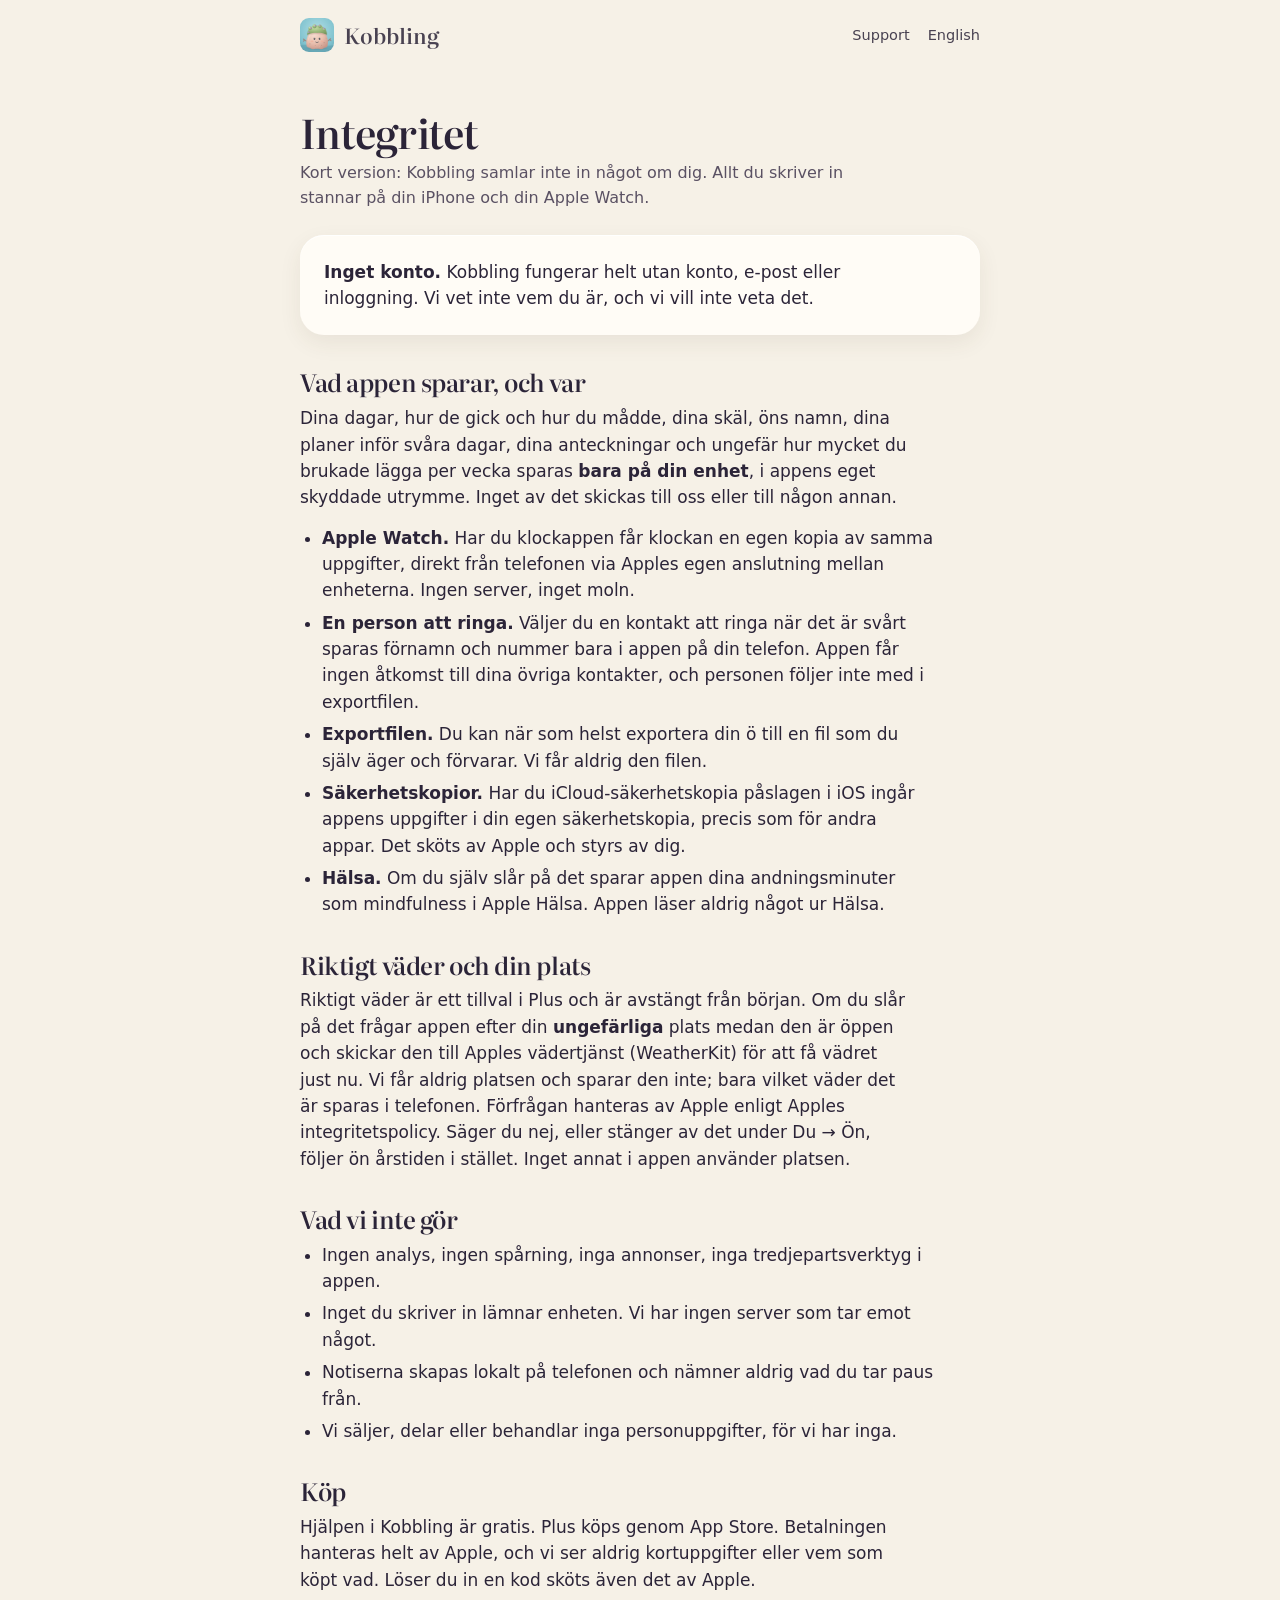
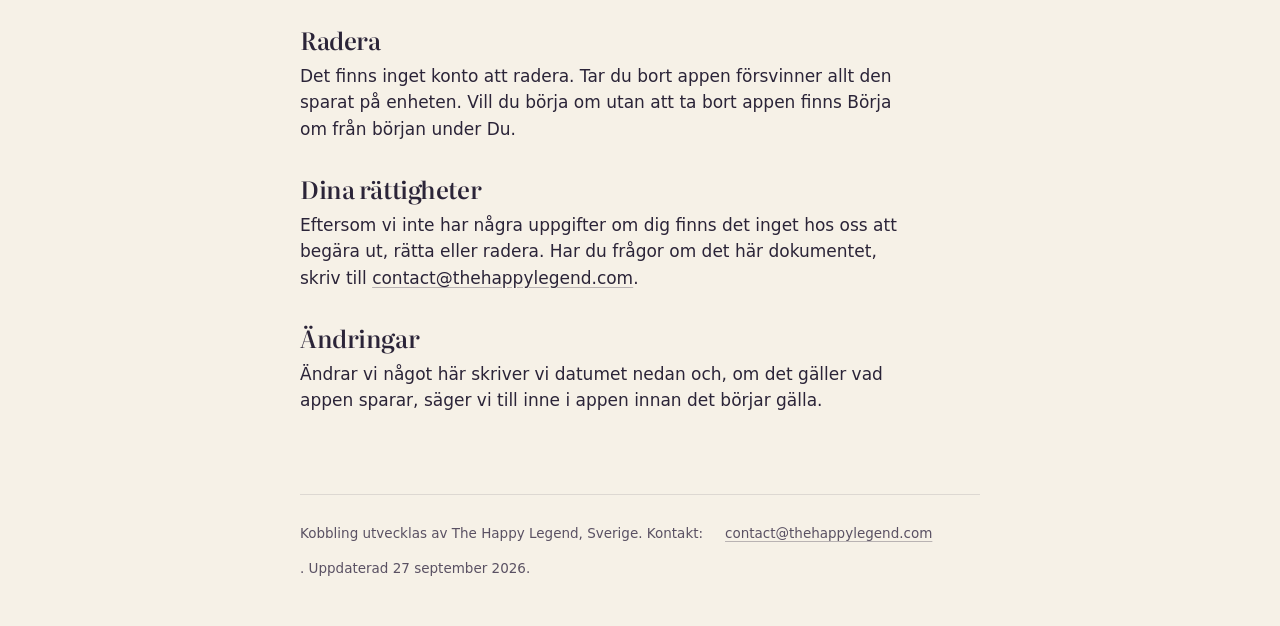
==== integritet/index.html @ 0c13a2e7 "Kobbling.com: integritet" ====
<!doctype html>
<html lang="sv">
<head>
<meta charset="utf-8">
<meta name="viewport" content="width=device-width,initial-scale=1">
<title>Kobbling – Integritet</title>
<meta name="description" content="Kobbling samlar inte in några uppgifter. Allt du skriver in stannar på din iPhone och din Apple Watch.">
<link rel="canonical" href="https://kobbling.com/integritet/">
<link rel="icon" type="image/png" href="/favicon.png">
<link rel="apple-touch-icon" href="/apple-touch-icon.png">
<link rel="stylesheet" href="/stil.css">
</head>
<body>
<div class="doc">
<nav class="nav"><a class="logo" href="/sv/"><img src="/bilder/ikon.webp" alt="" width="34" height="34">Kobbling</a><a href="/support/#sv">Support</a><a href="/privacy/">English</a></nav>
<h1>Integritet</h1>
<p class="sub">Kort version: Kobbling samlar inte in något om dig. Allt du skriver in stannar på din iPhone och din Apple Watch.</p>

<div class="card"><p><strong>Inget konto.</strong> Kobbling fungerar helt utan konto, e-post eller inloggning. Vi vet inte vem du är, och vi vill inte veta det.</p></div>

<h2>Vad appen sparar, och var</h2>
<p>Dina dagar, hur de gick och hur du mådde, dina skäl, öns namn, dina planer inför svåra dagar, dina anteckningar och ungefär hur mycket du brukade lägga per vecka sparas <strong>bara på din enhet</strong>, i appens eget skyddade utrymme. Inget av det skickas till oss eller till någon annan.</p>
<ul>
<li><strong>Apple Watch.</strong> Har du klockappen får klockan en egen kopia av samma uppgifter, direkt från telefonen via Apples egen anslutning mellan enheterna. Ingen server, inget moln.</li>
<li><strong>En person att ringa.</strong> Väljer du en kontakt att ringa när det är svårt sparas förnamn och nummer bara i appen på din telefon. Appen får ingen åtkomst till dina övriga kontakter, och personen följer inte med i exportfilen.</li>
<li><strong>Exportfilen.</strong> Du kan när som helst exportera din ö till en fil som du själv äger och förvarar. Vi får aldrig den filen.</li>
<li><strong>Säkerhetskopior.</strong> Har du iCloud-säkerhetskopia påslagen i iOS ingår appens uppgifter i din egen säkerhetskopia, precis som för andra appar. Det sköts av Apple och styrs av dig.</li>
<li><strong>Hälsa.</strong> Om du själv slår på det sparar appen dina andningsminuter som mindfulness i Apple Hälsa. Appen läser aldrig något ur Hälsa.</li>
</ul>

<h2>Riktigt väder och din plats</h2>
<p>Riktigt väder är ett tillval i Plus och är avstängt från början. Om du slår på det frågar appen efter din <strong>ungefärliga</strong> plats medan den är öppen och skickar den till Apples vädertjänst (WeatherKit) för att få vädret just nu. Vi får aldrig platsen och sparar den inte; bara vilket väder det är sparas i telefonen. Förfrågan hanteras av Apple enligt Apples integritetspolicy. Säger du nej, eller stänger av det under Du → Ön, följer ön årstiden i stället. Inget annat i appen använder platsen.</p>

<h2>Vad vi inte gör</h2>
<ul>
<li>Ingen analys, ingen spårning, inga annonser, inga tredjepartsverktyg i appen.</li>
<li>Inget du skriver in lämnar enheten. Vi har ingen server som tar emot något.</li>
<li>Notiserna skapas lokalt på telefonen och nämner aldrig vad du tar paus från.</li>
<li>Vi säljer, delar eller behandlar inga personuppgifter, för vi har inga.</li>
</ul>

<h2>Köp</h2>
<p>Hjälpen i Kobbling är gratis. Plus köps genom App Store. Betalningen hanteras helt av Apple, och vi ser aldrig kortuppgifter eller vem som köpt vad. Löser du in en kod sköts även det av Apple.</p>

<h2>Radera</h2>
<p>Det finns inget konto att radera. Tar du bort appen försvinner allt den sparat på enheten. Vill du börja om utan att ta bort appen finns Börja om från början under Du.</p>

<h2>Dina rättigheter</h2>
<p>Eftersom vi inte har några uppgifter om dig finns det inget hos oss att begära ut, rätta eller radera. Har du frågor om det här dokumentet, skriv till <a href="mailto:contact@thehappylegend.com">contact@thehappylegend.com</a>.</p>

<h2>Ändringar</h2>
<p>Ändrar vi något här skriver vi datumet nedan och, om det gäller vad appen sparar, säger vi till inne i appen innan det börjar gälla.</p>
<footer>Kobbling utvecklas av The Happy Legend, Sverige. Kontakt: <a href="mailto:contact@thehappylegend.com">contact@thehappylegend.com</a>. Uppdaterad 27 september 2026.</footer>
</div>
</body>
</html>
---- stil.css ----
/* Kobbling.com — egna typsnitt (OFL), inga externa anrop. */
@font-face{font-family:"Literata Display";src:url(/fonts/literata-display.woff2) format("woff2");font-weight:560;font-style:normal;font-display:swap}
@font-face{font-family:"Literata Display";src:url(/fonts/literata-display-italic.woff2) format("woff2");font-weight:560;font-style:italic;font-display:swap}
@font-face{font-family:"DM Serif Display";src:url(/fonts/dmserif.woff2) format("woff2");font-weight:400;font-style:normal;font-display:swap}
@font-face{font-family:"DM Serif Display";src:url(/fonts/dmserif-italic.woff2) format("woff2");font-weight:400;font-style:italic;font-display:swap}
:root{--paper:#F6F1E7;--card:#FFFCF6;--ink:#2B2438;--ink2:#5A5163;--amber:#F4B845;--amber2:#FFE3A6;--brass:#B08A3C;--sea:#2F6F86;--night:#1E2442;--cream:#FFF4E6;--line:rgba(43,36,56,.12)}
*{box-sizing:border-box;margin:0;padding:0}
html{background:var(--paper);-webkit-text-size-adjust:100%}
body{font-family:-apple-system,BlinkMacSystemFont,"SF Pro Text",system-ui,"Segoe UI",Roboto,sans-serif;color:var(--ink);line-height:1.55;font-size:17px}
img{max-width:100%;height:auto}
a{color:inherit;text-decoration:underline;text-decoration-color:rgba(43,36,56,.3);text-underline-offset:3px}
h1,h2,h3{font-family:"Literata Display",Georgia,serif;font-weight:560;letter-spacing:-.018em;line-height:1.08;text-wrap:balance}
.wrap{max-width:1040px;margin:0 auto;padding:0 20px}
.nav{display:flex;align-items:center;gap:18px;padding:18px 0;font-size:14.5px}
.nav .logo{display:flex;align-items:center;gap:10px;text-decoration:none;font-family:"Literata Display",Georgia,serif;font-size:21px;margin-right:auto}
.nav .logo img{width:34px;height:34px;border-radius:9px}
.nav a{text-decoration:none;opacity:.85}
/* Hjälten: skymning över havet */
.hero{background:linear-gradient(180deg,#2A3158 0%,#4B4677 38%,#A4718A 72%,#E9A77F 100%);color:var(--cream);border-radius:0 0 36px 36px;overflow:hidden}
.hero .nav a{color:var(--cream)}
.hero-grid{display:grid;grid-template-columns:1.1fr .9fr;gap:36px;align-items:center;padding:28px 0 0}
.eyebrow{font-size:13px;letter-spacing:.16em;text-transform:uppercase;opacity:.85;font-weight:600}
.hero h1{font-family:"DM Serif Display",Georgia,serif;font-weight:400;font-size:clamp(38px,6vw,64px);letter-spacing:-.02em;margin:14px 0 18px}
.hero .lead{font-size:clamp(17px,2.1vw,20px);line-height:1.5;opacity:.95;max-width:30em}
.cta{display:inline-flex;align-items:center;gap:10px;margin:26px 0 8px;height:54px;padding:0 24px;border-radius:27px;background:var(--cream);color:#2B2438;font-weight:650;text-decoration:none;font-size:16.5px}
.cta small{font-weight:500;opacity:.7}
.note{font-size:14px;opacity:.85}
.phone{width:100%;max-width:320px;border-radius:40px;box-shadow:0 30px 60px rgba(15,12,30,.35),0 0 0 8px #14121c;display:block;margin:0 auto}
.hero .phone{margin-bottom:-60px}
.kobben{position:relative}
.kobben img.fig{position:absolute;width:150px;left:-40px;bottom:30px;filter:drop-shadow(0 10px 18px rgba(0,0,0,.25))}
.bubble{position:absolute;left:84px;bottom:176px;background:var(--cream);color:#2B2438;font-family:"Literata Display",Georgia,serif;font-style:italic;font-size:16px;line-height:1.3;padding:10px 14px;border-radius:18px;max-width:210px;box-shadow:0 8px 20px rgba(0,0,0,.18)}
/* Avsnitt */
section{padding:84px 0 20px}
.feature{display:grid;grid-template-columns:1fr 1fr;gap:48px;align-items:center}
.feature.flip .text{order:2}
.feature h2{font-size:clamp(28px,3.6vw,40px);margin:8px 0 14px}
.feature p{font-size:17.5px;color:var(--ink2);max-width:30em;margin:0 0 12px}
.tag{display:inline-block;font-size:12.5px;letter-spacing:.14em;text-transform:uppercase;font-weight:650;color:var(--brass)}
.free{display:inline-block;margin-top:6px;font-size:14px;font-weight:600;color:var(--sea)}
.band{background:var(--night);color:var(--cream);border-radius:36px;padding:56px 40px;margin-top:84px}
.band h2{font-size:clamp(28px,3.6vw,40px);margin:0 0 22px}
.grid3{display:grid;grid-template-columns:repeat(3,1fr);gap:18px}
.grid3 div{background:rgba(255,255,255,.06);border:1px solid rgba(255,255,255,.12);border-radius:22px;padding:20px}
.grid3 h3{font-size:21px;margin:0 0 6px}
.grid3 p{font-size:15.5px;opacity:.85}
.price{display:grid;grid-template-columns:1fr 1fr;gap:18px;margin-top:8px}
.card{background:var(--card);border-radius:24px;padding:24px;box-shadow:0 1px 0 rgba(255,255,255,.9) inset,0 8px 22px rgba(80,60,40,.08)}
.card h3{font-size:24px;margin:0 0 10px}
.card ul{list-style:none}
.card li{padding:7px 0;border-top:1px solid var(--line);font-size:16px}
.card li:first-child{border-top:0}
.card .p{font-family:"DM Serif Display",Georgia,serif;font-size:30px}
.safe{margin-top:64px;border-left:4px solid var(--amber);padding:6px 0 6px 18px;color:var(--ink2);font-size:15.5px;max-width:44em}
.closing{text-align:center;padding:90px 0 20px}
.closing h2{font-family:"DM Serif Display",Georgia,serif;font-weight:400;font-size:clamp(32px,4.6vw,52px);max-width:16em;margin:0 auto 14px}
.closing p{color:var(--ink2);max-width:34em;margin:0 auto}
footer{border-top:1px solid var(--line);margin-top:80px;padding:28px 0 48px;font-size:13.5px;color:var(--ink2);display:flex;flex-wrap:wrap;gap:14px 22px}
/* Textsidor */
.doc{max-width:720px;margin:0 auto;padding:0 20px}
.doc h1{font-size:40px;margin:40px 0 8px}
.doc h2{font-size:24px;margin:34px 0 10px}
.doc p,.doc li{max-width:36em}
.doc p{margin:0 0 14px}
.doc ul{padding-left:22px;margin:0 0 14px}
.doc li{margin:0 0 6px}
.doc .sub{color:var(--ink2);font-size:16px;margin-bottom:24px}
.doc .card{margin:0 0 16px}
.doc .card p:last-child{margin:0}
@media (max-width:820px){
 .hero-grid,.feature,.price{grid-template-columns:1fr}
 .feature.flip .text{order:0}
 .grid3{grid-template-columns:1fr}
 .hero .phone{max-width:270px}
 .kobben img.fig{width:110px;left:-6px;bottom:10px}
 .bubble{left:60px;bottom:120px;font-size:14.5px;max-width:170px}
 section{padding:64px 0 10px}
 .band{padding:40px 22px;border-radius:28px}
}
@media (prefers-color-scheme:dark){
 :root{--paper:#16131E;--card:#221D2C;--ink:#F1ECE3;--ink2:#BDB5C8;--line:rgba(241,236,227,.12);--sea:#8CC7D8}
 a{text-decoration-color:rgba(241,236,227,.35)}
 .card{box-shadow:none}
}
/* Startsidan: steg, Kobbens repliker, etiketter och priskort */
.chips{display:flex;flex-wrap:wrap;gap:8px;margin-top:20px}
.chips span{font-size:13.5px;font-weight:600;padding:6px 12px;border-radius:14px;background:rgba(255,244,230,.14);border:1px solid rgba(255,244,230,.28)}
.hero .cta{cursor:default}
.center{text-align:center}
.center h2{font-size:clamp(28px,3.6vw,40px);margin:8px auto 10px;max-width:18em}
.center .lead2{color:var(--ink2);max-width:34em;margin:0 auto;font-size:17.5px}
.steps{display:grid;grid-template-columns:repeat(3,1fr);gap:18px;margin-top:30px;text-align:left}
.steps div{background:var(--card);border-radius:24px;padding:22px;box-shadow:0 8px 22px rgba(80,60,40,.06)}
.steps b{display:inline-grid;place-items:center;width:36px;height:36px;border-radius:50%;background:var(--amber);color:#2B2438;font-family:"DM Serif Display",Georgia,serif;font-size:20px;font-weight:400;margin-bottom:12px}
.steps h3{font-size:21px;margin:0 0 6px}
.steps p{font-size:15.5px;color:var(--ink2)}
.shot{width:100%;max-width:300px;border-radius:38px;box-shadow:0 24px 50px rgba(40,30,60,.22),0 0 0 7px #14121c;display:block;margin:0 auto}
.say{display:flex;align-items:flex-end;gap:10px;margin-top:22px}
.say img{width:58px;height:auto;flex:none}
.say q{font-family:"Literata Display",Georgia,serif;font-style:italic;font-size:17.5px;line-height:1.35;background:var(--card);padding:10px 15px;border-radius:18px 18px 18px 4px;box-shadow:0 6px 16px rgba(80,60,40,.10);quotes:none;max-width:22em}
.band .more{display:inline-block;margin-top:22px;color:var(--cream);font-size:15px}
.card.plus{background:linear-gradient(180deg,#2A3158 0%,#4B4677 100%);color:var(--cream)}
.card.plus li{border-color:rgba(255,244,230,.16)}
.card .sub2{font-size:15px;opacity:.85;margin:2px 0 12px}
.card .label{font-size:12.5px;letter-spacing:.14em;text-transform:uppercase;font-weight:650;color:var(--brass);margin-bottom:6px}
.card.plus .label{color:var(--amber2)}
.fine{font-size:14px;color:var(--ink2);margin-top:14px;max-width:44em}
.cta.dark{background:var(--ink);color:var(--paper);margin-top:22px}
.small{font-size:12.5px;opacity:.8;flex-basis:100%}
@media (max-width:820px){
 .steps{grid-template-columns:1fr}
 .shot{max-width:260px}
}
.feature p.tag{font-size:12.5px;color:var(--brass);margin:0}
.feature p.free{font-size:14px;color:var(--sea);margin:4px 0 0}
.nav a{white-space:nowrap}
@media (max-width:620px){
 .nav{gap:14px;font-size:14px}
 .nav .hide-s{display:none}
 .nav .logo{font-size:19px}
}
/* Dagen och högtiderna */
.day{background:linear-gradient(180deg,#CFE6F0 0%,#E6F0EF 55%,#F6F1E7 100%);color:#2B2438;border-radius:36px;margin:84px 12px 0;padding:64px 0 48px}
.day .feature p{color:#4A4556}
.day .feature p.tag{color:#8A6A2A}
.band.hol{text-align:center}
.band.hol .tag{color:var(--amber2)}
.band.hol h2{max-width:18em;margin:8px auto 12px}
.lead3{opacity:.88;max-width:36em;margin:0 auto;font-size:17px}
.hols{display:grid;grid-template-columns:repeat(4,1fr);gap:18px;margin-top:32px;text-align:left}
.hols figure{margin:0}
.hols img{display:block;width:100%;border-radius:22px;box-shadow:0 14px 30px rgba(0,0,0,.28)}
.hols h3{font-size:20px;margin:14px 0 4px}
.hols p{font-size:14.5px;opacity:.8}
@media (max-width:820px){
 .hols{grid-template-columns:1fr 1fr;gap:14px}
 .day{margin:64px 8px 0;padding:44px 0 30px;border-radius:28px}
}
.watch{display:grid;place-items:center;padding:30px 0;background:radial-gradient(closest-side,rgba(164,113,138,.22),rgba(164,113,138,0));}
.watch img{width:220px;filter:drop-shadow(0 24px 40px rgba(40,30,60,.28))}
@media (max-width:820px){.watch img{width:180px}}
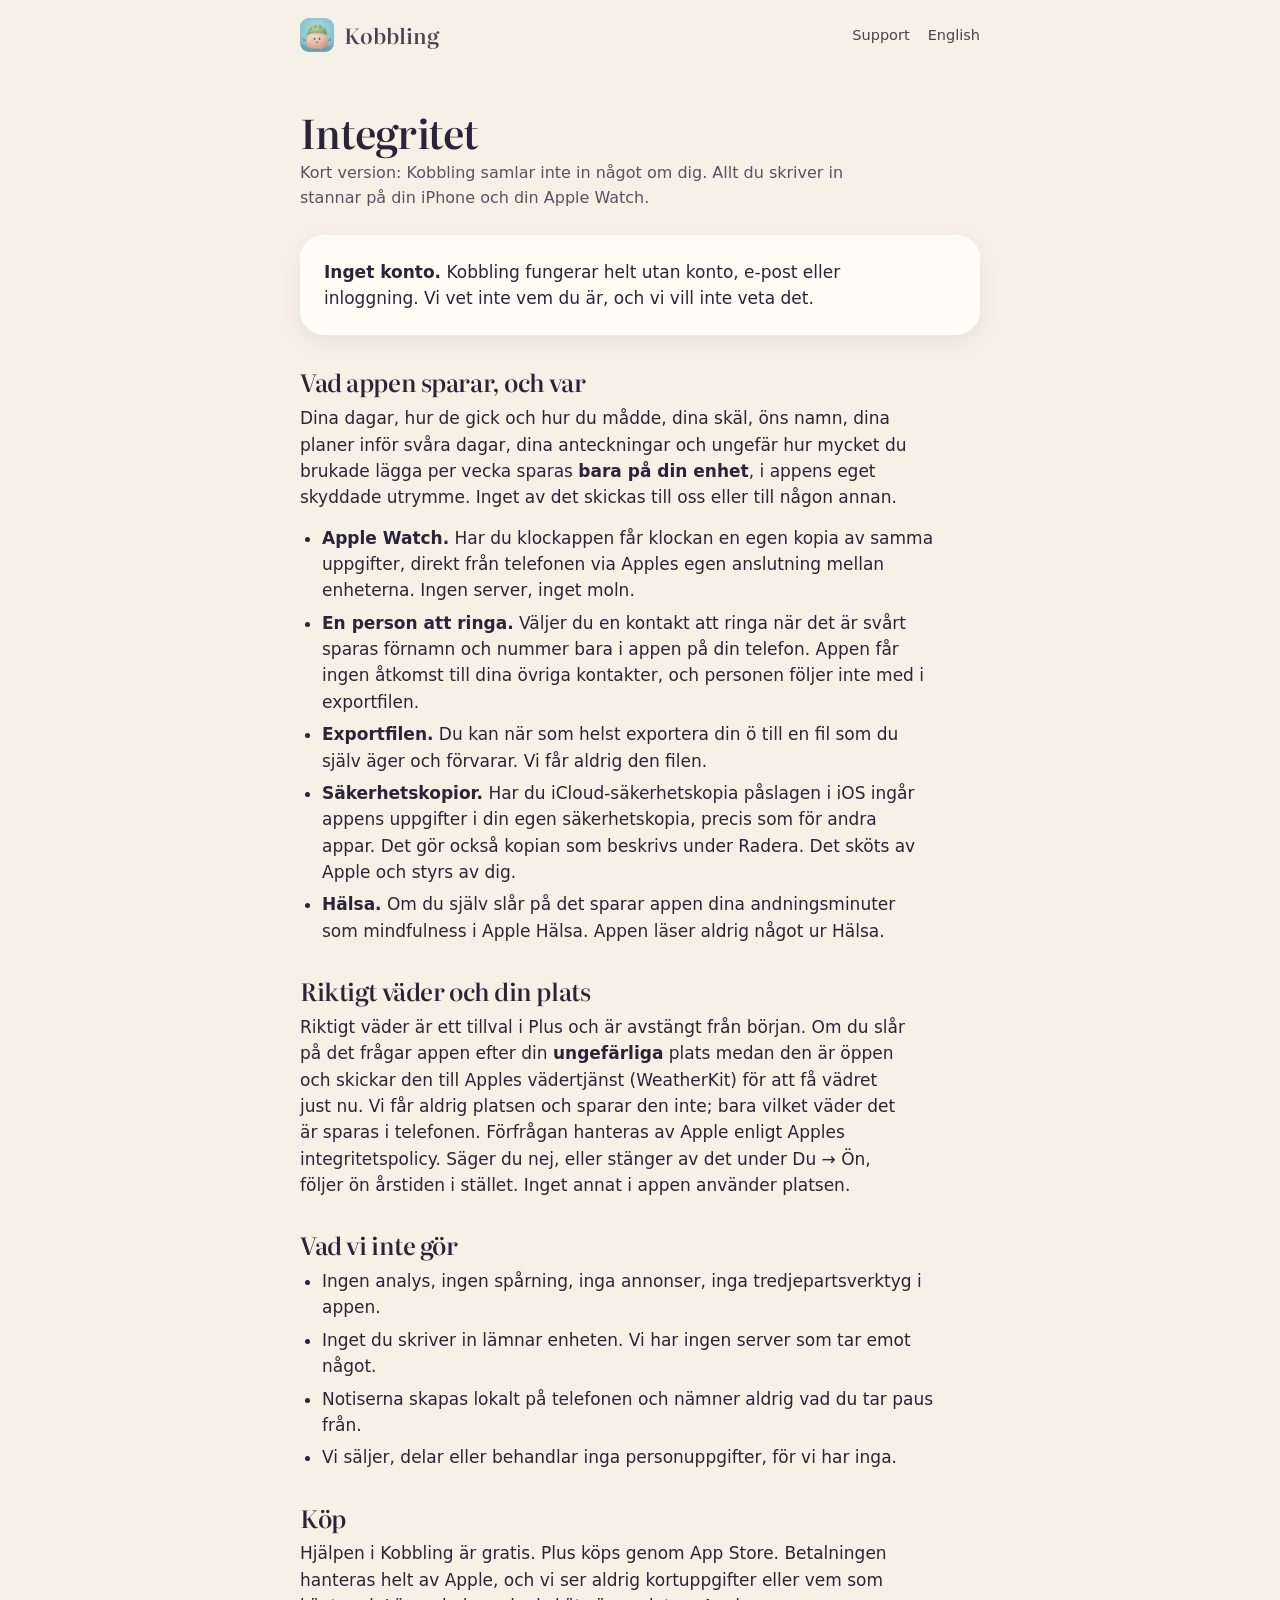
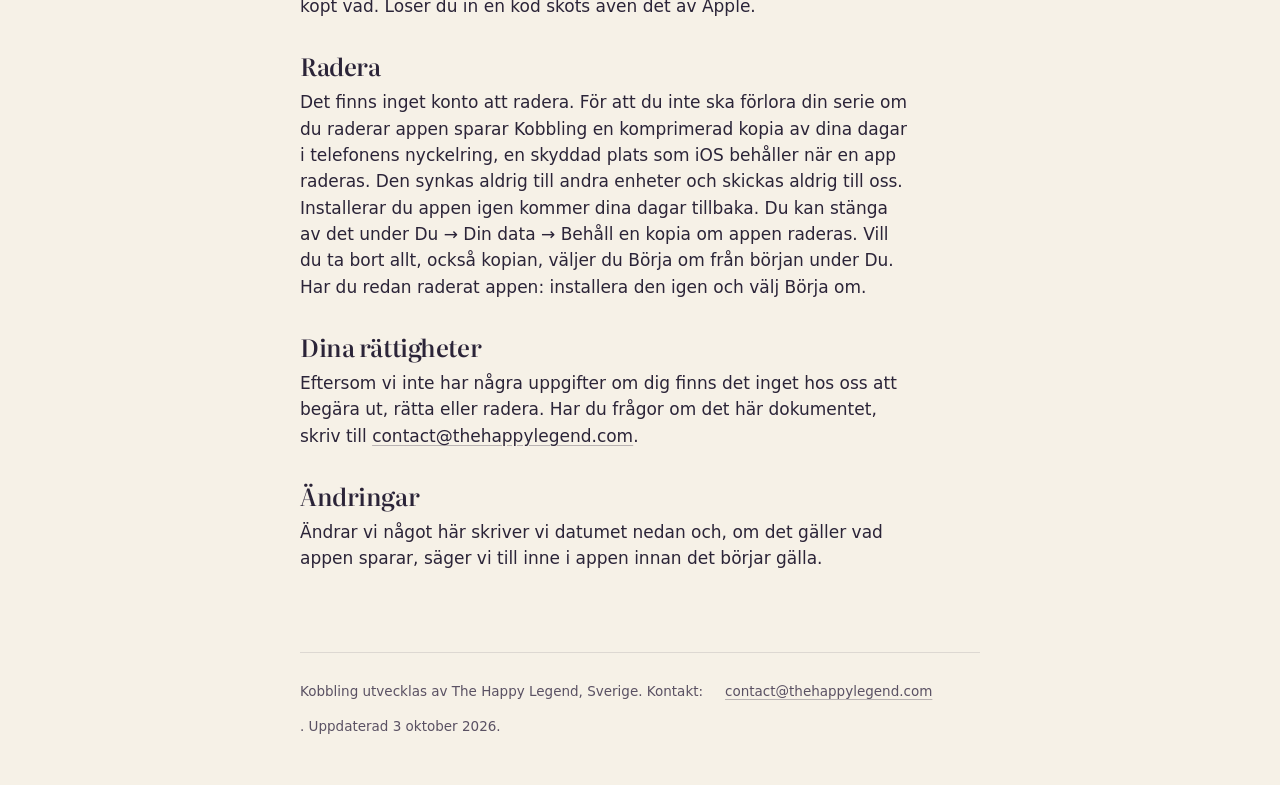
==== commit cdc4ebc2: "Integritetstexten för 1.0.1: kopian i nyckelringen (Backups och Deleting) 1.0.1 släppt 3/10. Datumet" ====
--- a/integritet/index.html
+++ b/integritet/index.html
@@ -24,7 +24,7 @@
 <li><strong>Apple Watch.</strong> Har du klockappen får klockan en egen kopia av samma uppgifter, direkt från telefonen via Apples egen anslutning mellan enheterna. Ingen server, inget moln.</li>
 <li><strong>En person att ringa.</strong> Väljer du en kontakt att ringa när det är svårt sparas förnamn och nummer bara i appen på din telefon. Appen får ingen åtkomst till dina övriga kontakter, och personen följer inte med i exportfilen.</li>
 <li><strong>Exportfilen.</strong> Du kan när som helst exportera din ö till en fil som du själv äger och förvarar. Vi får aldrig den filen.</li>
-<li><strong>Säkerhetskopior.</strong> Har du iCloud-säkerhetskopia påslagen i iOS ingår appens uppgifter i din egen säkerhetskopia, precis som för andra appar. Det sköts av Apple och styrs av dig.</li>
+<li><strong>Säkerhetskopior.</strong> Har du iCloud-säkerhetskopia påslagen i iOS ingår appens uppgifter i din egen säkerhetskopia, precis som för andra appar. Det gör också kopian som beskrivs under Radera. Det sköts av Apple och styrs av dig.</li>
 <li><strong>Hälsa.</strong> Om du själv slår på det sparar appen dina andningsminuter som mindfulness i Apple Hälsa. Appen läser aldrig något ur Hälsa.</li>
 </ul>
 
@@ -43,14 +43,14 @@
 <p>Hjälpen i Kobbling är gratis. Plus köps genom App Store. Betalningen hanteras helt av Apple, och vi ser aldrig kortuppgifter eller vem som köpt vad. Löser du in en kod sköts även det av Apple.</p>
 
 <h2>Radera</h2>
-<p>Det finns inget konto att radera. Tar du bort appen försvinner allt den sparat på enheten. Vill du börja om utan att ta bort appen finns Börja om från början under Du.</p>
+<p>Det finns inget konto att radera. För att du inte ska förlora din serie om du raderar appen sparar Kobbling en komprimerad kopia av dina dagar i telefonens nyckelring, en skyddad plats som iOS behåller när en app raderas. Den synkas aldrig till andra enheter och skickas aldrig till oss. Installerar du appen igen kommer dina dagar tillbaka. Du kan stänga av det under Du → Din data → Behåll en kopia om appen raderas. Vill du ta bort allt, också kopian, väljer du Börja om från början under Du. Har du redan raderat appen: installera den igen och välj Börja om.</p>
 
 <h2>Dina rättigheter</h2>
 <p>Eftersom vi inte har några uppgifter om dig finns det inget hos oss att begära ut, rätta eller radera. Har du frågor om det här dokumentet, skriv till <a href="mailto:contact@thehappylegend.com">contact@thehappylegend.com</a>.</p>
 
 <h2>Ändringar</h2>
 <p>Ändrar vi något här skriver vi datumet nedan och, om det gäller vad appen sparar, säger vi till inne i appen innan det börjar gälla.</p>
-<footer>Kobbling utvecklas av The Happy Legend, Sverige. Kontakt: <a href="mailto:contact@thehappylegend.com">contact@thehappylegend.com</a>. Uppdaterad 27 september 2026.</footer>
+<footer>Kobbling utvecklas av The Happy Legend, Sverige. Kontakt: <a href="mailto:contact@thehappylegend.com">contact@thehappylegend.com</a>. Uppdaterad 3 oktober 2026.</footer>
 </div>
 </body>
 </html>
--- a/stil.css
+++ b/stil.css
@@ -24,7 +24,12 @@
 .hero .lead{font-size:clamp(17px,2.1vw,20px);line-height:1.5;opacity:.95;max-width:30em}
 .cta{display:inline-flex;align-items:center;gap:10px;margin:26px 0 8px;height:54px;padding:0 24px;border-radius:27px;background:var(--cream);color:#2B2438;font-weight:650;text-decoration:none;font-size:16.5px}
 .cta small{font-weight:500;opacity:.7}
+.store{display:inline-block;margin:26px 0 8px;line-height:0;border-radius:10px}
+.store img{height:54px;width:auto;display:block}
+.store.dark{margin-top:22px}
 .note{font-size:14px;opacity:.85}
+.follow{font-size:14px;opacity:.85;margin-top:6px}
+.follow a{text-decoration-color:rgba(255,244,230,.45)}
 .phone{width:100%;max-width:320px;border-radius:40px;box-shadow:0 30px 60px rgba(15,12,30,.35),0 0 0 8px #14121c;display:block;margin:0 auto}
 .hero .phone{margin-bottom:-60px}
 .kobben{position:relative}
